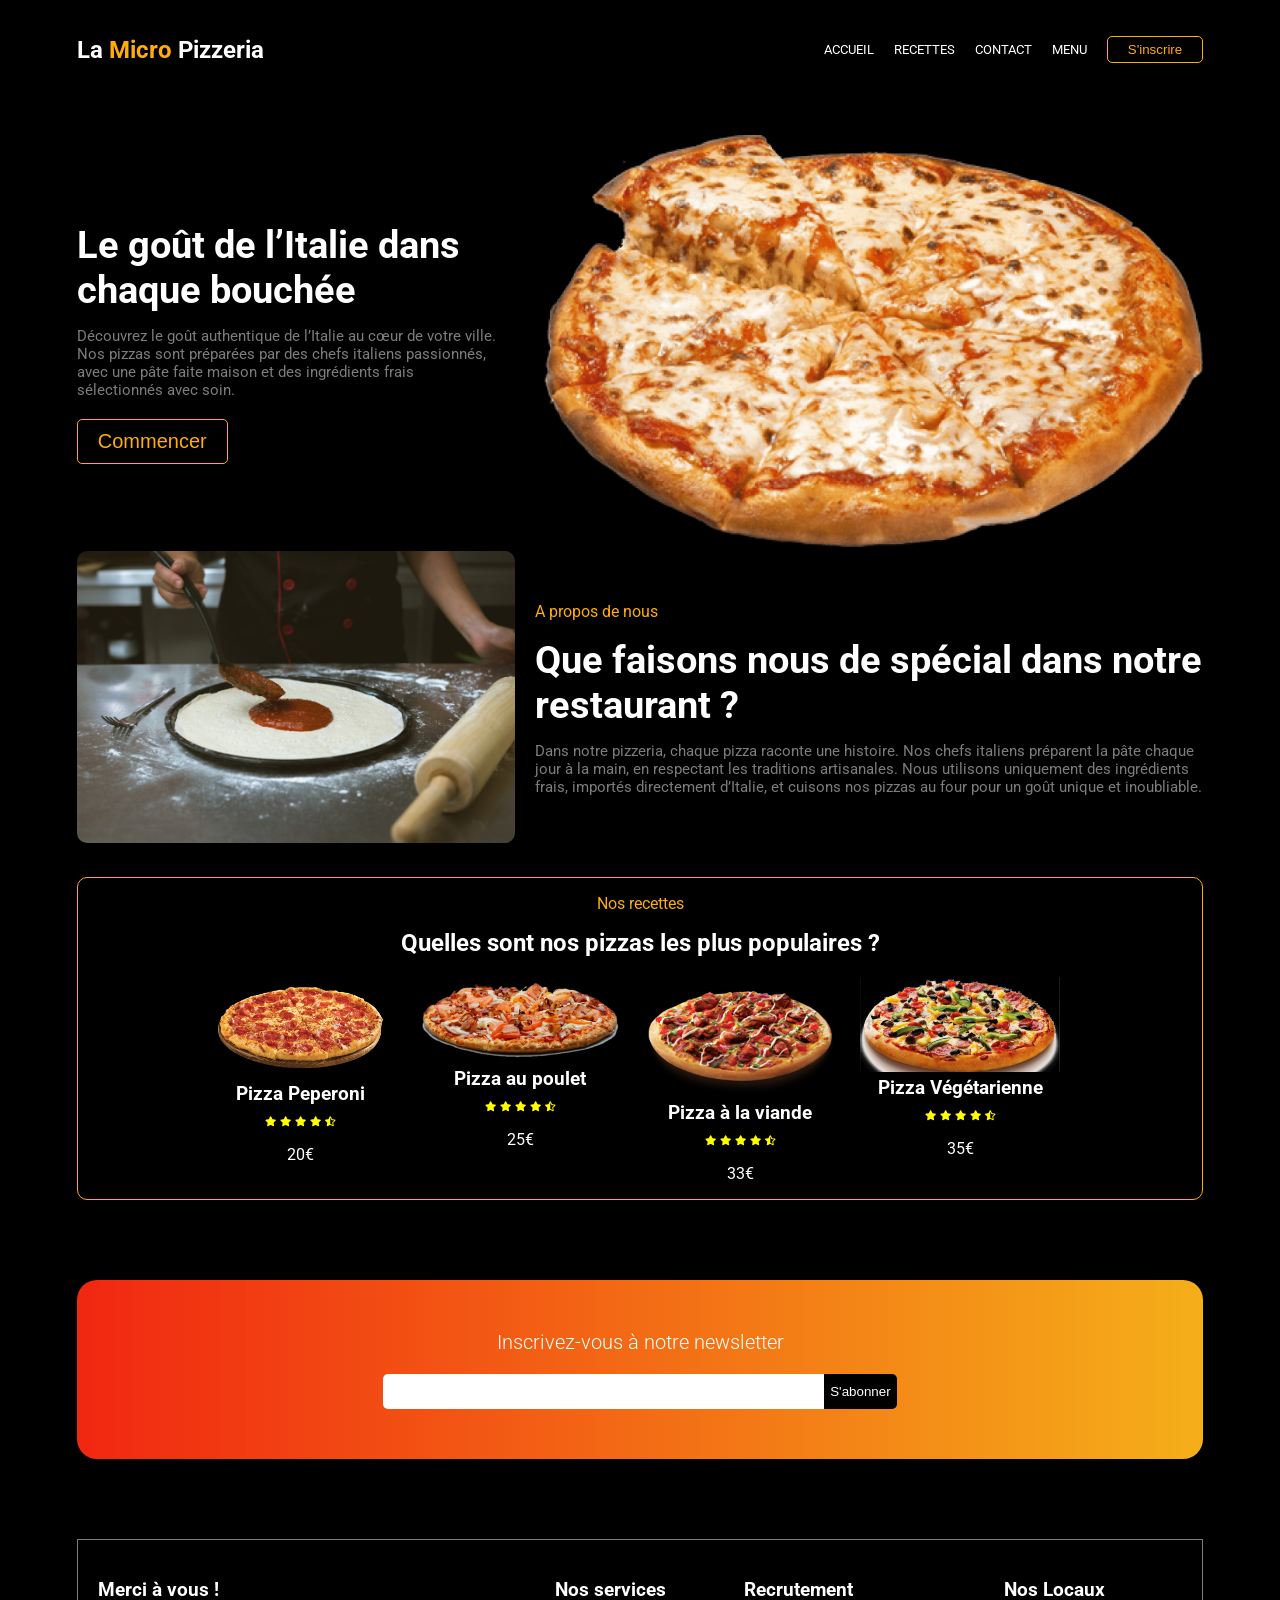
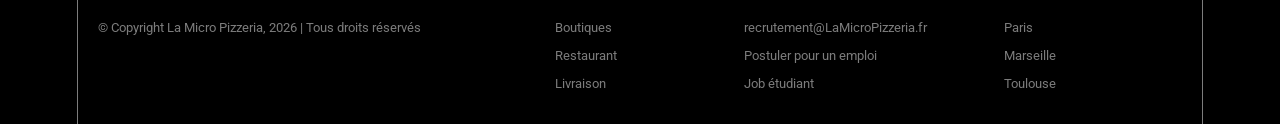
==== frontend/index.html @ 81d874d9 "ajout de la page d accueil" ====
<!DOCTYPE html>
<html lang="fr">
    <head>
        <meta charset="utf-8">
        <meta http-equiv="X-UA-Compatible" content="IE=edge">
        <title>La Micro Pizzeria</title>
        <meta name="description" content="">
        <meta name="viewport" content="width=device-width, initial-scale=1">
        <link rel="stylesheet" href="style.css">
        <link rel="stylesheet" href="https://pro.fontawesome.com/releases/v5.10.0/css/all.css">
    </head>
    <body>
        
        <nav id="nav" class="nav"> 
            <h1> La <span >Micro</span> Pizzeria</h1>
            <ul>
                <li id="label" onclick="mobile()"><i class="fas fa-bars"></i></li>
                <li>Accueil</li>
                <a href="#recipies"><li>Recettes</li></a>
                <a href="#newsletter"><li>Contact</li></a>
                <li>Menu</li>
                <button>S'inscrire</button>
            </ul>
        </nav>

        <header> 
            <div class="left">
                <h1>Le goût de l’Italie dans chaque bouchée</h1>
                <p class="description">
                    Découvrez le goût authentique de l’Italie au cœur de votre ville. 
                    Nos pizzas sont préparées par des chefs italiens passionnés, avec une pâte faite maison et des ingrédients frais sélectionnés avec soin.
                </p>
                <button>Commencer</button>
            </div>

            <div class="right">
                <img src="images/header.png" alt="header photo">
            </div>
        </header>

        <section class="presentation">
            <div class="left">
                <img src="images/making_pizza.jpg" alt="making a pizza">
            </div>
            <div class="right">
                <p class="mini-title">A propos de nous</p>
                <h1> Que faisons nous de spécial dans notre restaurant ?</h1>
                <p class="description">
                Dans notre pizzeria, chaque pizza raconte une histoire. 
                Nos chefs italiens préparent la pâte chaque jour à la main, en respectant les traditions artisanales. 
                Nous utilisons uniquement des ingrédients frais, importés directement d’Italie, et cuisons nos pizzas au four pour un goût unique et inoubliable.
                </p>
            </div>
        </section>

        <section id="recipies">
            <p class="mini-title">Nos recettes</p>
            <h2>Quelles sont nos pizzas les plus populaires ?</h2>
            <div class="cards">
                <div class="card">
                    <img src="images/peperoni.png" alt="recette">
                    <h3>Pizza Peperoni</h3>
                    <div class="rating-stars">
                        <i class="fas fa-star"></i>
                        <i class="fas fa-star"></i>
                        <i class="fas fa-star"></i>
                        <i class="fas fa-star"></i>
                        <i class="fas fa-star-half-alt"></i>
                    </div>
                    <p class="price">20€</p>
                </div>
                <div class="card">
                    <img src="images/chicken.png" alt="recette">
                    <h3>Pizza au poulet</h3>
                    <div class="rating-stars">
                        <i class="fas fa-star"></i>
                        <i class="fas fa-star"></i>
                        <i class="fas fa-star"></i>
                        <i class="fas fa-star"></i>
                        <i class="fas fa-star-half-alt"></i>
                    </div>
                    <p class="price">25€</p>
                </div>
                <div class="card">
                    <img src="images/beef.png" alt="recette">
                    <h3>Pizza à la viande</h3>
                    <div class="rating-stars">
                        <i class="fas fa-star"></i>
                        <i class="fas fa-star"></i>
                        <i class="fas fa-star"></i>
                        <i class="fas fa-star"></i>
                        <i class="fas fa-star-half-alt"></i>
                    </div>
                    <p class="price">33€</p>
                </div>
                <div class="card">
                    <img src="images/vegetarian.png" alt="recette">
                    <h3>Pizza Végétarienne</h3>
                    <div class="rating-stars">
                        <i class="fas fa-star"></i>
                        <i class="fas fa-star"></i>
                        <i class="fas fa-star"></i>
                        <i class="fas fa-star"></i>
                        <i class="fas fa-star-half-alt"></i>
                    </div>
                    <p class="price">35€</p>
                </div>
            </div>
        </section>

        <section id="newsletter">
            <h1> Inscrivez-vous à notre newsletter</h1>
            <form>
                <input type="text" />
                <button>S'abonner</button>
            </form>
        </section>

        <footer>
            <div class="column important">
                <h3>Merci à vous !</h3>
                <p>&copy; Copyright La Micro Pizzeria, 2026 | Tous droits réservés</p>
            </div>
            <div class="column">
                <h3>Nos services</h3>
                <p>Boutiques</p>
                <p>Restaurant</p>
                <p>Livraison</p>
            </div>
            <div class="column">
                <h3>Recrutement</h3>
                <p>recrutement@LaMicroPizzeria.fr</p>
                <p>Postuler pour un emploi</p>
                <p>Job étudiant</p>
            </div>
            <div class="column">
                <h3>Nos Locaux</h3>
                <p>Paris</p>
                <p>Marseille</p>
                <p>Toulouse</p>
            </div>
        </footer>

        <script>
            function mobile(){
                var x = document.getElementById('nav');
                if (x.className === "nav"){
                    x.className += ' responsive';
                }else{
                    x.className = 'nav';
                }
            }
        </script>

    </body>
</html>
---- frontend/style.css ----
@import url('https://fonts.googleapis.com/css2?family=Roboto:ital,wght@0,100..900;1,100..900&display=swap');

:root {
    --orange: #FFAC0C;
    --grey: rgb(124, 124, 124);
}

html {
    scroll-behavior: smooth;
}

body {
    font-family: "Roboto", sans-serif;
    margin:0;
    padding:20px 6% 0 6%;
    background-color:black;
    color:white;
}

h1 {
    font-size :3vw;
    margin:0;
}

.description {
    color: var(--grey);
    font-size : 15px;
}



.mini-title{
    color:var(--orange);
}

nav {
    display : flex;
    justify-content: space-between;
    align-items: center;
    position: sticky;
    top:0;
    z-index: 1;
    background-color: black;
}

nav h1 {
    font-size :1.5em;
}

nav h1 span{
    color: var(--orange)
}

nav ul {
    display: flex;
    align-items: center;
    list-style-type: none;
}

nav ul a{
    text-decoration : none;
    color:inherit;
}

nav ul #label{
    display: none;
}

nav ul li{
    margin-right: 20px;
    text-transform: uppercase;
    cursor: pointer;
    font-size:13px;
}

nav ul li:hover{
    color: var(--orange);
}

nav ul button{
    padding : 5px 20px;
    color: var(--orange);
    background-color: inherit;
    border : 1px solid var(--orange);
    border-radius:5px;
    cursor:pointer;
    transition: all 0.5s;
}

nav ul button:hover{
    background-color:var(--orange);
    color:white;

}


header {
    margin-top: 5%;
    display: grid;
    grid-template-columns: repeat(5, 1fr);
    grid-template-rows: 1fr;
    grid-column-gap:40px;
    grid-row-gap:0px;
    align-items: center;
    justify-content: center;
}

header .left {
    grid-area: 1 / 1 / 2 / 3;
}

header .left button{
    margin-top: 5px;
    padding: 10px 20px;
    background-color: inherit;
    color: var(--orange);
    border:1px solid var(--orange);
    font-size: 20px;
    cursor: pointer;
    border-radius: 5px ;
    transition: 0.5s;
}
header .left button:hover{
    background-color: var(--orange);
    color: white;
}

header .right {
    grid-area: 1 / 3 / 2 / 6;
}

header .right img{
    width: 100%;
}


.presentation {
    display: grid;
    grid-template-columns: repeat(5, 1fr);
    grid-template-rows: 1fr;
    grid-column-gap:20px;
    grid-row-gap:0px;
    align-items: center;
    justify-content: center;
}

.presentation .left {
    grid-area: 1 / 1 / 2 / 3;
}

.presentation .left img{
    width :100%;
    border-radius: 10px;
}

.presentation .right {
    grid-area: 1 / 3 / 2 / 6;
}


#recipies {
    margin-top: 30px;
    display: flex;
    flex-direction: column;
    justify-content: center;
    align-items: center;
    border : 1px solid var(--orange);
    border-radius: 10px;

}

#recipies h2{
    margin: 0;
}

#recipies .cards{
    display: flex;
    flex-wrap: wrap;
    margin-top: 20px;
}

#recipies .cards .card{
    margin-right: 20px;
    display: flex;
    flex-direction: column;
    align-items: center;
}

#recipies .cards .card h3{
   margin: 5px;
}

#recipies .cards .card .rating-stars i{
   color:yellow;
   font-size: 10px;
}

#recipies .cards .card img{
    width :200px;
    height: 160 px;
}


#newsletter {
    margin-top: 80px;
    background: linear-gradient(to right, #F12711, #f5af19);
    padding: 50px;
    border-radius: 20px;
    display: flex;
    flex-direction: column;
    align-items: center;
}

#newsletter h1 {
    font-size : 20px;
    font-weight: 300;
    margin-bottom: 20px;
}

#newsletter form {
    display: flex;
    width : 50%;
}

#newsletter form input{
    width : 100%;
    padding : 10px 20px;
    border :none;
    border-top-left-radius: 5px;
    border-bottom-left-radius: 5px;
    outline :none;
}

#newsletter form button {
    background-color: black;
    color : white;
    border : none;
    border-top-right-radius: 5px;
    border-bottom-right-radius: 5px;
    
}

footer {
    margin-top: 80px;
    display: flex;
    border : 1px solid var(--grey);
    padding : 20px;
    border-bottom:none ;
}

footer .column {
    flex-grow : 1;
    margin-right: 20px;
}

footer .column p {
    color: var(--grey);
    font-size: 13px;
    cursor: pointer;
}

footer .column p:hover{
    color: var(--orange);
}

footer .important {
    flex-grow : 2;
}































@media screen and (max-width: 640px){
    h1 {
        font-size: 24px;
    }
    nav ul li, 
    nav ul button {
        display : none;
    }
    nav ul #label{
        display: block;
    }
    nav.responsive{
        position: relative;
        display: block;
        padding-top: 10px ;
    }
    nav.responsive ul{
        padding :0;
    }
    nav.responsive ul li{
        display: block;
    }
    nav.responsive ul #label{
        position :absolute;
        right:0;
        top: 16px;
    }
    
    header, .presentation{
        margin-top:40px;
        display: block;
    }

    header .right, 
    .presentation .left{
        display: none;
    }

   #recipies{
    margin-top: 50px;
   }

   #recipies h2{
    font-size:20px;
    text-align: center;
   }

   #recipies .cards {
    justify-content: center;
   }

   #newsletter h1{
    text-align: center;
   }
   #newsletter form{
    width: 100%;
   }
}
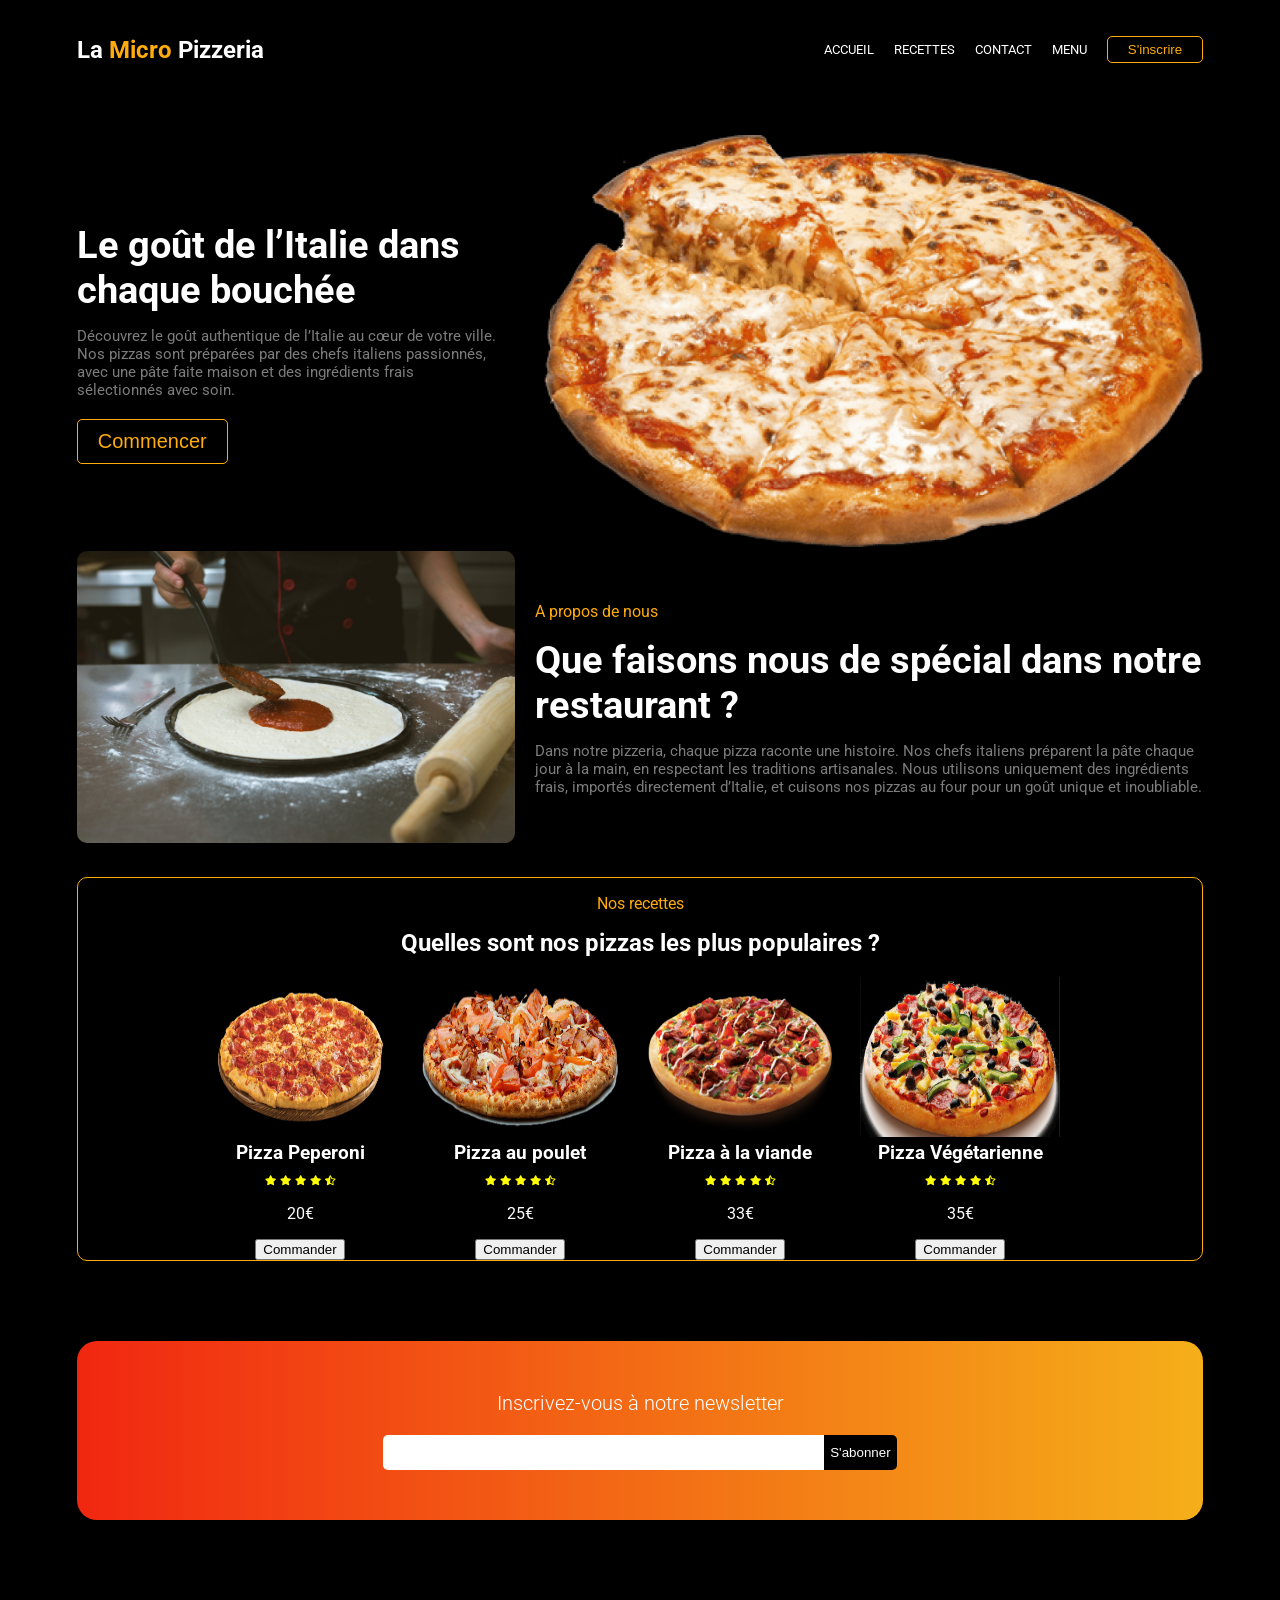
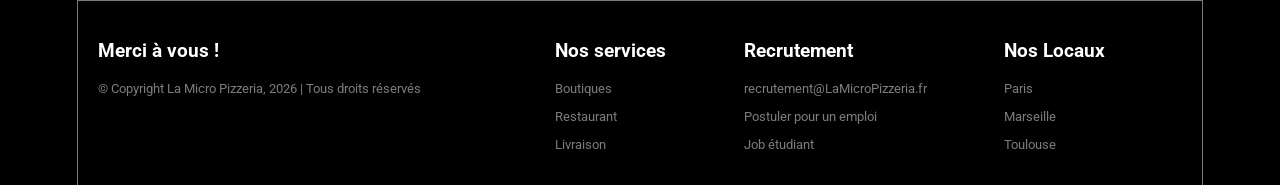
==== commit 330507ef: "Modification bouton commencer + style" ====
--- a/frontend/index.html
+++ b/frontend/index.html
@@ -30,7 +30,7 @@
                     Découvrez le goût authentique de l’Italie au cœur de votre ville. 
                     Nos pizzas sont préparées par des chefs italiens passionnés, avec une pâte faite maison et des ingrédients frais sélectionnés avec soin.
                 </p>
-                <button>Commencer</button>
+                <a href="#recipies"><button>Commencer</button></a>
             </div>
 
             <div class="right">
@@ -68,6 +68,7 @@
                         <i class="fas fa-star-half-alt"></i>
                     </div>
                     <p class="price">20€</p>
+                    <button class="order-btn">Commander</button>
                 </div>
                 <div class="card">
                     <img src="images/chicken.png" alt="recette">
@@ -80,6 +81,7 @@
                         <i class="fas fa-star-half-alt"></i>
                     </div>
                     <p class="price">25€</p>
+                    <button class="order-btn">Commander</button>
                 </div>
                 <div class="card">
                     <img src="images/beef.png" alt="recette">
@@ -92,6 +94,7 @@
                         <i class="fas fa-star-half-alt"></i>
                     </div>
                     <p class="price">33€</p>
+                    <button class="order-btn">Commander</button>
                 </div>
                 <div class="card">
                     <img src="images/vegetarian.png" alt="recette">
@@ -104,7 +107,9 @@
                         <i class="fas fa-star-half-alt"></i>
                     </div>
                     <p class="price">35€</p>
+                    <button class="order-btn">Commander</button>
                 </div>
+             
             </div>
         </section>
 
--- a/frontend/style.css
+++ b/frontend/style.css
@@ -197,7 +197,7 @@
 
 #recipies .cards .card img{
     width :200px;
-    height: 160 px;
+    height: 160px;
 }
 
 
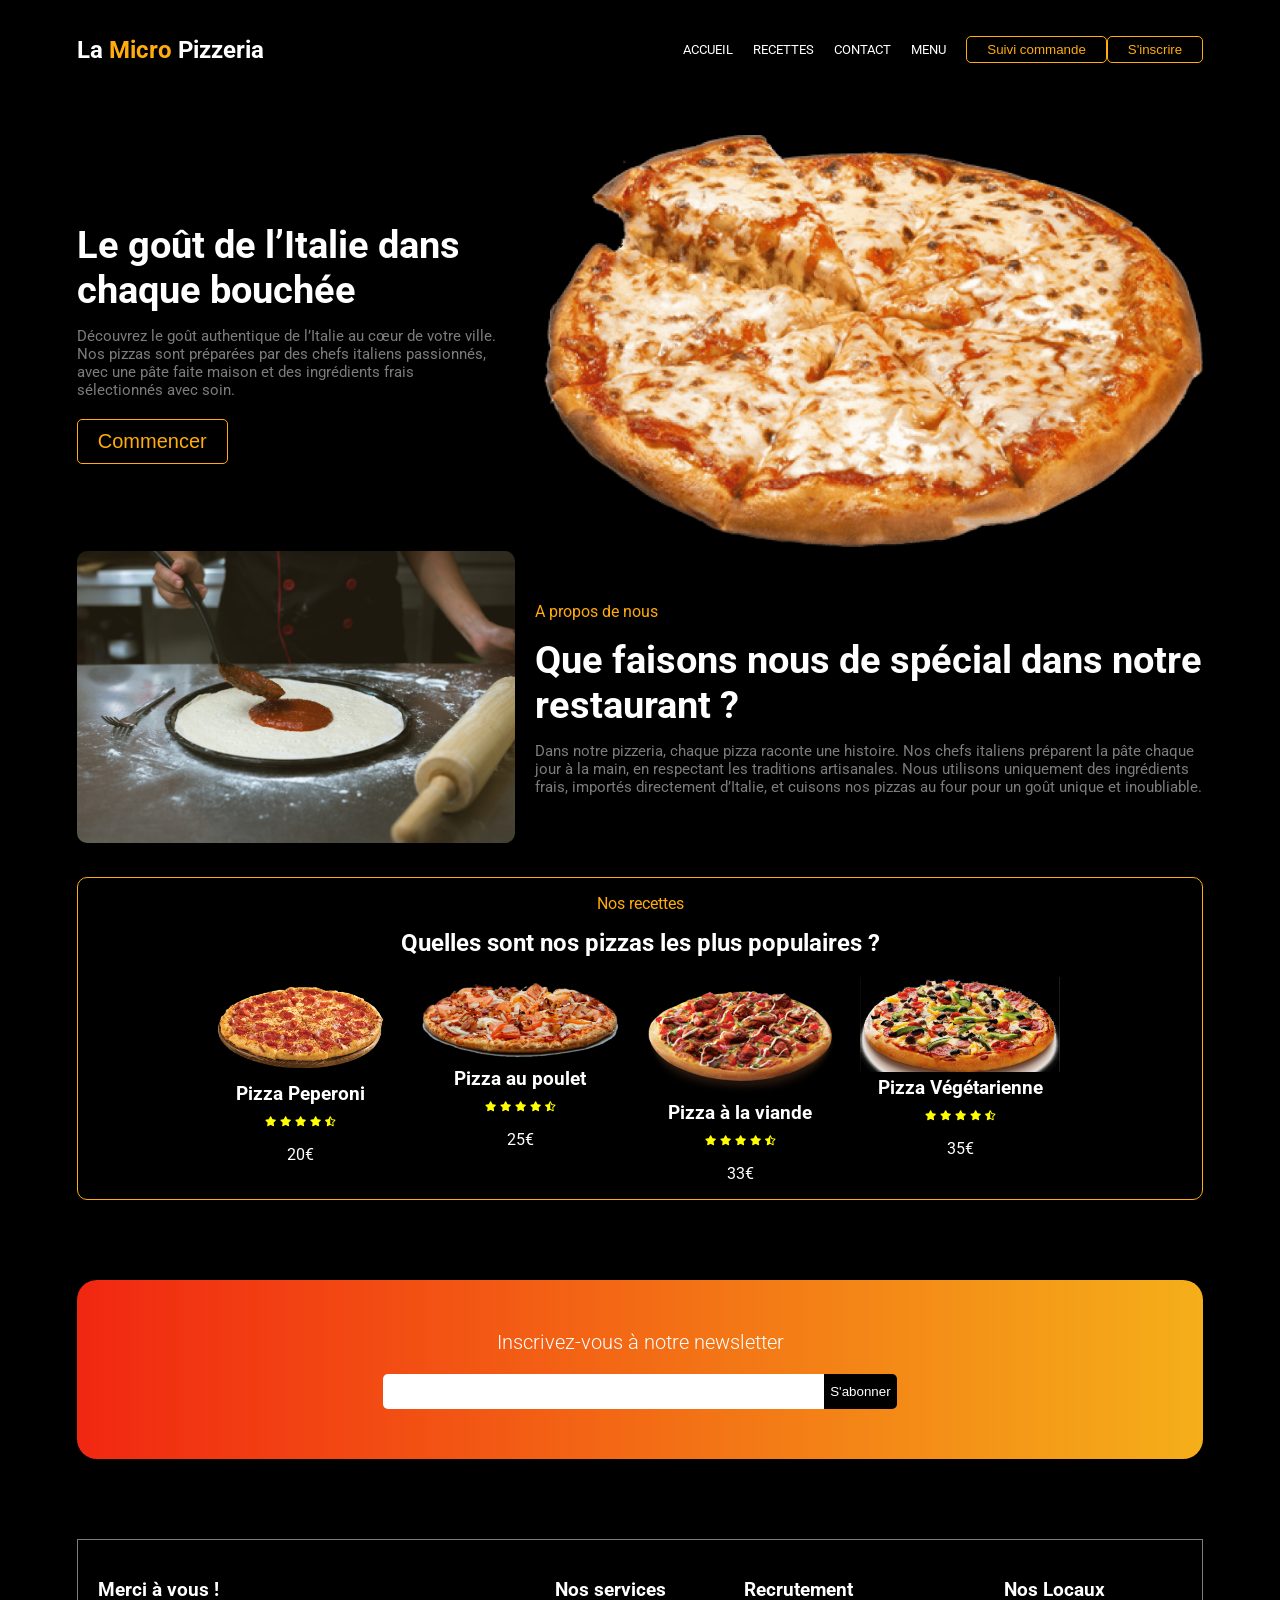
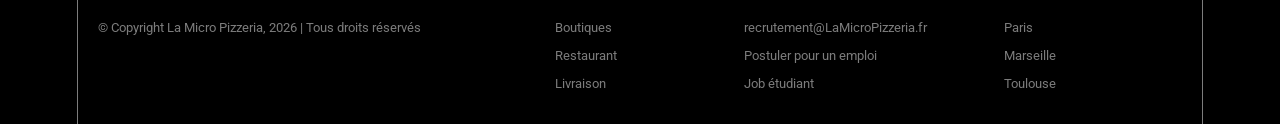
==== commit c232cf6b: "Ajout pages commande + panier + livraison" ====
--- a/frontend/index.html
+++ b/frontend/index.html
@@ -18,8 +18,9 @@
                 <li>Accueil</li>
                 <a href="#recipies"><li>Recettes</li></a>
                 <a href="#newsletter"><li>Contact</li></a>
-                <li>Menu</li>
-                <button>S'inscrire</button>
+                <a href="commande.html"><li>Menu</li></a>
+                <button type="button" id="track-order-btn">Suivi commande</button>
+                <a href="livraison.html"><button>S'inscrire</button></a>
             </ul>
         </nav>
 
@@ -30,7 +31,7 @@
                     Découvrez le goût authentique de l’Italie au cœur de votre ville. 
                     Nos pizzas sont préparées par des chefs italiens passionnés, avec une pâte faite maison et des ingrédients frais sélectionnés avec soin.
                 </p>
-                <a href="#recipies"><button>Commencer</button></a>
+                <a href="livraison.html"><button>Commencer</button></a>
             </div>
 
             <div class="right">
@@ -68,7 +69,6 @@
                         <i class="fas fa-star-half-alt"></i>
                     </div>
                     <p class="price">20€</p>
-                    <button class="order-btn">Commander</button>
                 </div>
                 <div class="card">
                     <img src="images/chicken.png" alt="recette">
@@ -81,7 +81,6 @@
                         <i class="fas fa-star-half-alt"></i>
                     </div>
                     <p class="price">25€</p>
-                    <button class="order-btn">Commander</button>
                 </div>
                 <div class="card">
                     <img src="images/beef.png" alt="recette">
@@ -94,7 +93,6 @@
                         <i class="fas fa-star-half-alt"></i>
                     </div>
                     <p class="price">33€</p>
-                    <button class="order-btn">Commander</button>
                 </div>
                 <div class="card">
                     <img src="images/vegetarian.png" alt="recette">
@@ -107,9 +105,7 @@
                         <i class="fas fa-star-half-alt"></i>
                     </div>
                     <p class="price">35€</p>
-                    <button class="order-btn">Commander</button>
                 </div>
-             
             </div>
         </section>
 
@@ -147,6 +143,19 @@
         </footer>
 
         <script>
+            const ORDER_STATUS_KEY = "microPizzeriaOrderStatus";
+            const ORDER_CONFIRMED_AT_KEY = "microPizzeriaOrderConfirmedAt";
+
+            function getOrderStatus() {
+                const status = localStorage.getItem(ORDER_STATUS_KEY);
+                const confirmedAt = Number(localStorage.getItem(ORDER_CONFIRMED_AT_KEY) || 0);
+                if (status === "en_cours" && confirmedAt > 0 && Date.now() - confirmedAt > 60000) {
+                    localStorage.setItem(ORDER_STATUS_KEY, "livree");
+                    return "livree";
+                }
+                return status || "en_cours";
+            }
+
             function mobile(){
                 var x = document.getElementById('nav');
                 if (x.className === "nav"){
@@ -155,6 +164,11 @@
                     x.className = 'nav';
                 }
             }
+
+            document.getElementById("track-order-btn").addEventListener("click", function () {
+                const status = getOrderStatus();
+                alert(status === "livree" ? "Commande livree." : "Commande en cours.");
+            });
         </script>
 
     </body>
--- a/frontend/style.css
+++ b/frontend/style.css
@@ -3,6 +3,235 @@
 :root {
     --orange: #FFAC0C;
     --grey: rgb(124, 124, 124);
+}
+
+/* Page commande */
+.order-header {
+    position: sticky;
+    top: 0;
+    z-index: 2;
+    display: flex;
+    align-items: center;
+    justify-content: flex-start;
+    padding: 15px 0;
+    background-color: black;
+}
+
+.order-header h1 {
+    font-size: 1.7em;
+}
+
+.order-header h1 span {
+    color: var(--orange);
+}
+
+.order-page {
+    margin: 20px 0 60px;
+    display: flex;
+    flex-direction: column;
+    gap: 30px;
+}
+
+.order-section {
+    border: 1px solid rgba(255, 172, 12, 0.55);
+    border-radius: 12px;
+    padding: 24px;
+}
+
+.order-section h2 {
+    margin: 0 0 20px;
+    font-size: 2em;
+}
+
+.order-grid {
+    display: grid;
+    grid-template-columns: repeat(auto-fit, minmax(240px, 1fr));
+    gap: 18px;
+}
+
+.order-card {
+    background-color: #131313;
+    border: 1px solid #1f1f1f;
+    border-radius: 10px;
+    padding: 14px;
+    display: flex;
+    flex-direction: column;
+}
+
+.order-card img {
+    width: 100%;
+    height: 160px;
+    object-fit: cover;
+    border-radius: 8px;
+    margin-bottom: 10px;
+}
+
+.order-card h3 {
+    margin: 0 0 8px;
+}
+
+.order-card .price {
+    margin: 8px 0 12px;
+    color: var(--orange);
+    font-weight: 700;
+}
+
+.quantity-row {
+    margin-top: auto;
+    display: flex;
+    gap: 8px;
+}
+
+.quantity-row input {
+    width: 78px;
+    padding: 8px;
+    border: 1px solid #333;
+    background-color: #0e0e0e;
+    color: white;
+    border-radius: 6px;
+}
+
+.quantity-row button,
+.order-submit button {
+    padding: 10px 14px;
+    background-color: inherit;
+    color: var(--orange);
+    border: 1px solid var(--orange);
+    border-radius: 6px;
+    cursor: pointer;
+    transition: all 0.35s;
+}
+
+.quantity-row button:hover,
+.order-submit button:hover {
+    background-color: var(--orange);
+    color: white;
+}
+
+.order-submit {
+    display: flex;
+    justify-content: center;
+}
+
+.order-submit button {
+    font-size: 1rem;
+    padding: 12px 26px;
+}
+
+.page-tools {
+    margin: 14px 0 4px;
+    display: flex;
+    gap: 10px;
+    flex-wrap: wrap;
+}
+
+.page-tools button {
+    padding: 8px 12px;
+    background-color: inherit;
+    color: var(--orange);
+    border: 1px solid var(--orange);
+    border-radius: 6px;
+    cursor: pointer;
+    transition: all 0.35s;
+}
+
+.page-tools button:hover {
+    background-color: var(--orange);
+    color: white;
+}
+
+.item-status {
+    min-height: 18px;
+    margin: 10px 0 0;
+    font-size: 0.9rem;
+    color: var(--orange);
+}
+
+.summary-page {
+    margin: 20px 0 60px;
+    display: flex;
+    justify-content: center;
+}
+
+.summary-card {
+    width: min(900px, 100%);
+    border: 1px solid rgba(255, 172, 12, 0.55);
+    border-radius: 12px;
+    padding: 24px;
+    background-color: #0f0f0f;
+}
+
+.summary-card h2 {
+    margin-top: 0;
+}
+
+.summary-table {
+    width: 100%;
+    border-collapse: collapse;
+    margin-top: 15px;
+}
+
+.summary-table th,
+.summary-table td {
+    border-bottom: 1px solid #2c2c2c;
+    padding: 10px;
+    text-align: left;
+}
+
+.summary-table th {
+    color: var(--orange);
+}
+
+.summary-total {
+    margin-top: 16px;
+    font-size: 1.1rem;
+    font-weight: 700;
+    color: var(--orange);
+}
+
+.summary-actions {
+    margin-top: 20px;
+    display: flex;
+    gap: 10px;
+    flex-wrap: wrap;
+}
+
+.summary-actions button,
+.delivery-form button {
+    padding: 10px 14px;
+    background-color: inherit;
+    color: var(--orange);
+    border: 1px solid var(--orange);
+    border-radius: 6px;
+    cursor: pointer;
+    transition: all 0.35s;
+}
+
+.summary-actions button:hover,
+.delivery-form button:hover {
+    background-color: var(--orange);
+    color: white;
+}
+
+.delivery-form {
+    margin-top: 20px;
+    display: grid;
+    gap: 12px;
+}
+
+.delivery-form label {
+    display: flex;
+    flex-direction: column;
+    gap: 6px;
+    color: #f4f4f4;
+}
+
+.delivery-form input {
+    padding: 10px;
+    border: 1px solid #333;
+    border-radius: 6px;
+    background-color: #111;
+    color: #fff;
 }
 
 html {
@@ -197,7 +426,7 @@
 
 #recipies .cards .card img{
     width :200px;
-    height: 160px;
+    height: 160 px;
 }
 
 
@@ -354,4 +583,38 @@
    #newsletter form{
     width: 100%;
    }
+
+   .order-header h1 {
+    font-size: 1.3em;
+   }
+
+   .order-section {
+    padding: 18px;
+   }
+
+   .order-section h2 {
+    font-size: 1.5em;
+   }
+
+   .quantity-row {
+    flex-direction: column;
+   }
+
+   .quantity-row input,
+   .quantity-row button {
+    width: 100%;
+   }
+
+   .summary-table {
+    display: block;
+    overflow-x: auto;
+   }
+
+   .summary-actions {
+    flex-direction: column;
+   }
+
+   .page-tools {
+    flex-direction: column;
+   }
 }
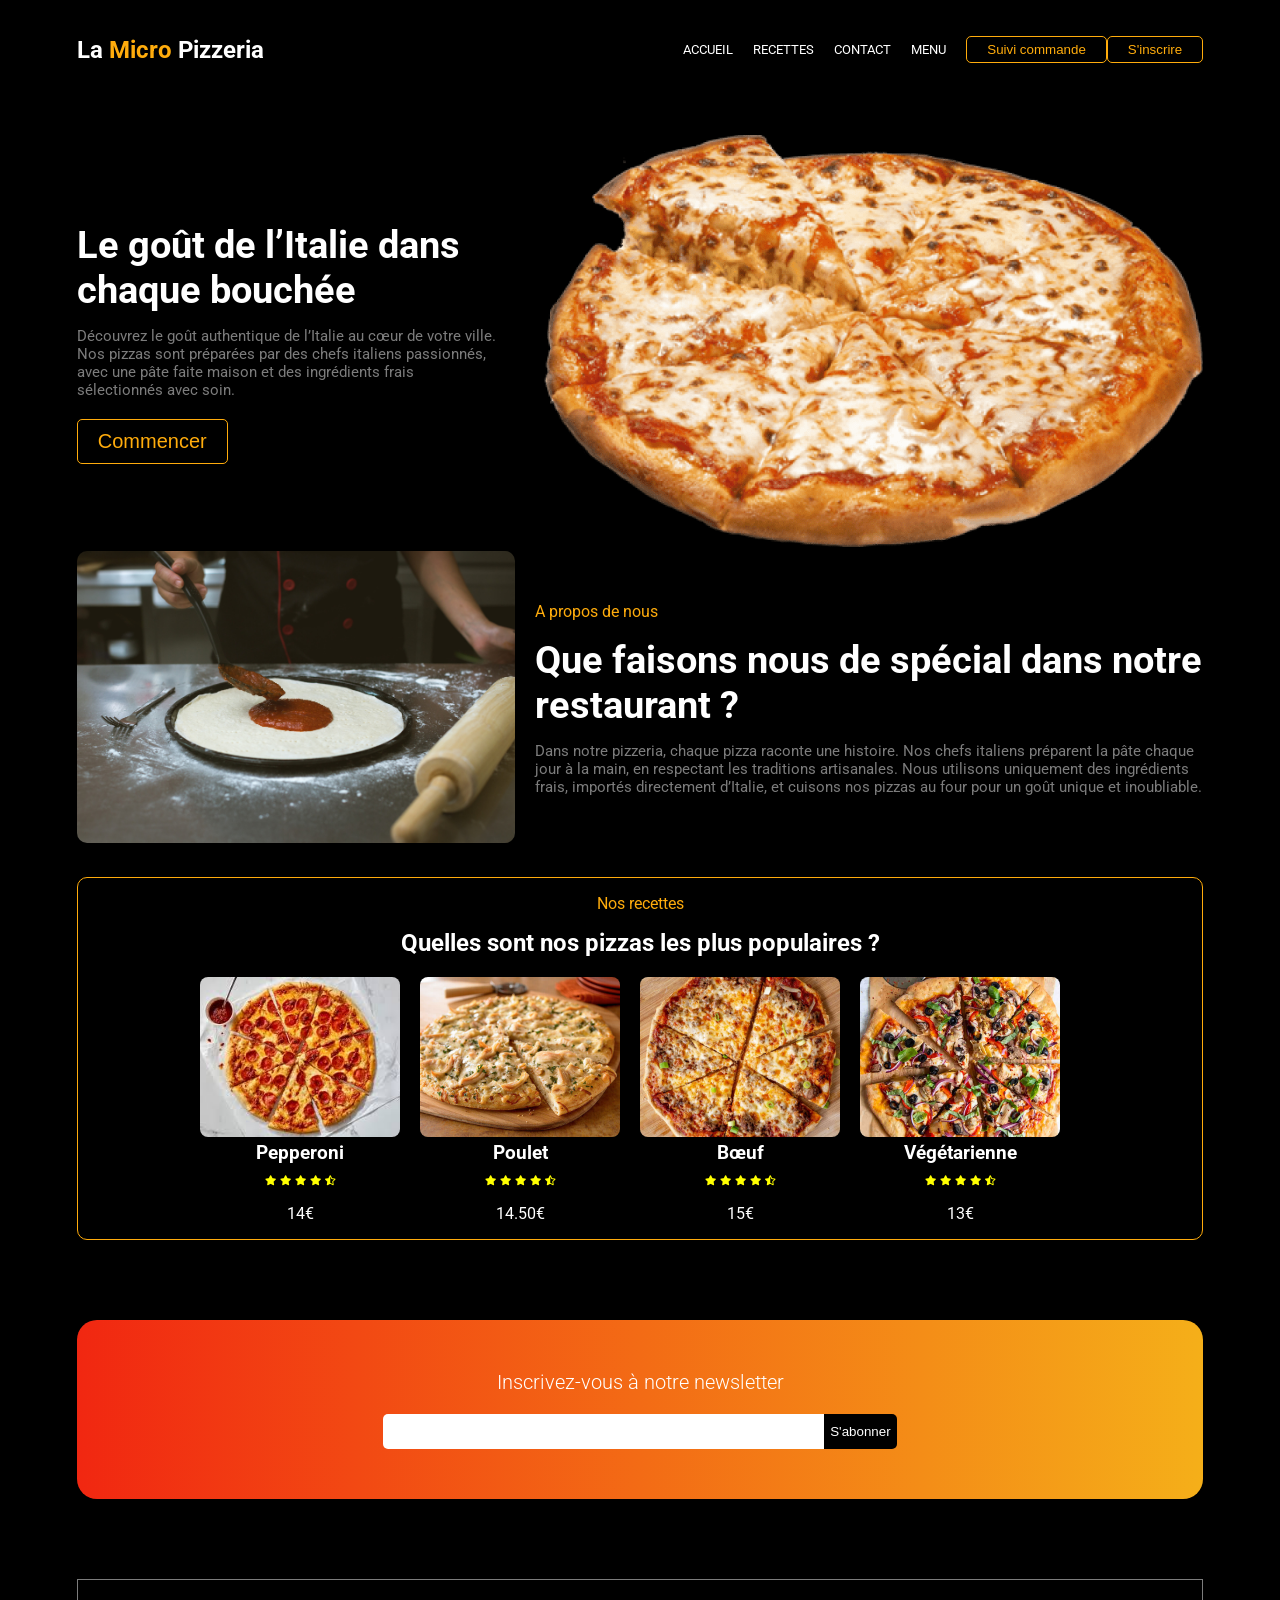
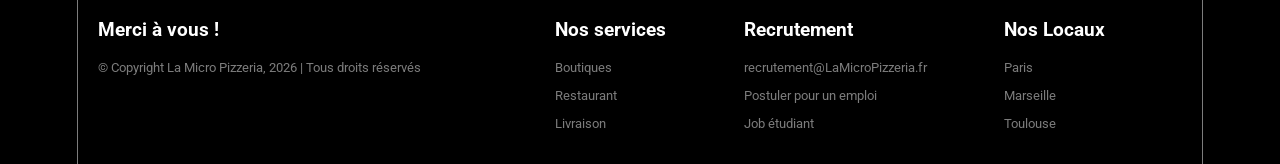
==== commit c1c34ccb: "rajout de dockerfile et des fichiers k8s pour le frontend. Rajout de page de login/sign up et modifi" ====
--- a/frontend/index.html
+++ b/frontend/index.html
@@ -20,7 +20,7 @@
                 <a href="#newsletter"><li>Contact</li></a>
                 <a href="commande.html"><li>Menu</li></a>
                 <button type="button" id="track-order-btn">Suivi commande</button>
-                <a href="livraison.html"><button>S'inscrire</button></a>
+                <a href="auth.html"><button>S'inscrire</button></a>
             </ul>
         </nav>
 
@@ -31,7 +31,7 @@
                     Découvrez le goût authentique de l’Italie au cœur de votre ville. 
                     Nos pizzas sont préparées par des chefs italiens passionnés, avec une pâte faite maison et des ingrédients frais sélectionnés avec soin.
                 </p>
-                <a href="livraison.html"><button>Commencer</button></a>
+                <a href="auth.html"><button>Commencer</button></a>
             </div>
 
             <div class="right">
@@ -59,8 +59,8 @@
             <h2>Quelles sont nos pizzas les plus populaires ?</h2>
             <div class="cards">
                 <div class="card">
-                    <img src="images/peperoni.png" alt="recette">
-                    <h3>Pizza Peperoni</h3>
+                    <img src="images/menu_items/pizza_peperoni.jpeg" alt="Pizza Pepperoni">
+                    <h3>Pepperoni</h3>
                     <div class="rating-stars">
                         <i class="fas fa-star"></i>
                         <i class="fas fa-star"></i>
@@ -68,11 +68,11 @@
                         <i class="fas fa-star"></i>
                         <i class="fas fa-star-half-alt"></i>
                     </div>
-                    <p class="price">20€</p>
+                    <p class="price">14€</p>
                 </div>
                 <div class="card">
-                    <img src="images/chicken.png" alt="recette">
-                    <h3>Pizza au poulet</h3>
+                    <img src="images/menu_items/pizza_chicken.jpg" alt="Pizza Poulet">
+                    <h3>Poulet</h3>
                     <div class="rating-stars">
                         <i class="fas fa-star"></i>
                         <i class="fas fa-star"></i>
@@ -80,11 +80,11 @@
                         <i class="fas fa-star"></i>
                         <i class="fas fa-star-half-alt"></i>
                     </div>
-                    <p class="price">25€</p>
+                    <p class="price">14.50€</p>
                 </div>
                 <div class="card">
-                    <img src="images/beef.png" alt="recette">
-                    <h3>Pizza à la viande</h3>
+                    <img src="images/menu_items/pizza_beef.jpg" alt="Pizza Bœuf">
+                    <h3>Bœuf</h3>
                     <div class="rating-stars">
                         <i class="fas fa-star"></i>
                         <i class="fas fa-star"></i>
@@ -92,11 +92,11 @@
                         <i class="fas fa-star"></i>
                         <i class="fas fa-star-half-alt"></i>
                     </div>
-                    <p class="price">33€</p>
+                    <p class="price">15€</p>
                 </div>
                 <div class="card">
-                    <img src="images/vegetarian.png" alt="recette">
-                    <h3>Pizza Végétarienne</h3>
+                    <img src="images/menu_items/pizza_vegetarian.jpg" alt="Pizza Végétarienne">
+                    <h3>Végétarienne</h3>
                     <div class="rating-stars">
                         <i class="fas fa-star"></i>
                         <i class="fas fa-star"></i>
@@ -104,7 +104,7 @@
                         <i class="fas fa-star"></i>
                         <i class="fas fa-star-half-alt"></i>
                     </div>
-                    <p class="price">35€</p>
+                    <p class="price">13€</p>
                 </div>
             </div>
         </section>
@@ -166,6 +166,10 @@
             }
 
             document.getElementById("track-order-btn").addEventListener("click", function () {
+                if (!localStorage.getItem('microPizzeriaToken')) {
+                    window.location.href = 'auth.html';
+                    return;
+                }
                 const status = getOrderStatus();
                 alert(status === "livree" ? "Commande livree." : "Commande en cours.");
             });
--- a/frontend/style.css
+++ b/frontend/style.css
@@ -425,8 +425,10 @@
 }
 
 #recipies .cards .card img{
-    width :200px;
-    height: 160 px;
+    width: 200px;
+    height: 160px;
+    object-fit: cover;
+    border-radius: 8px;
 }
 
 
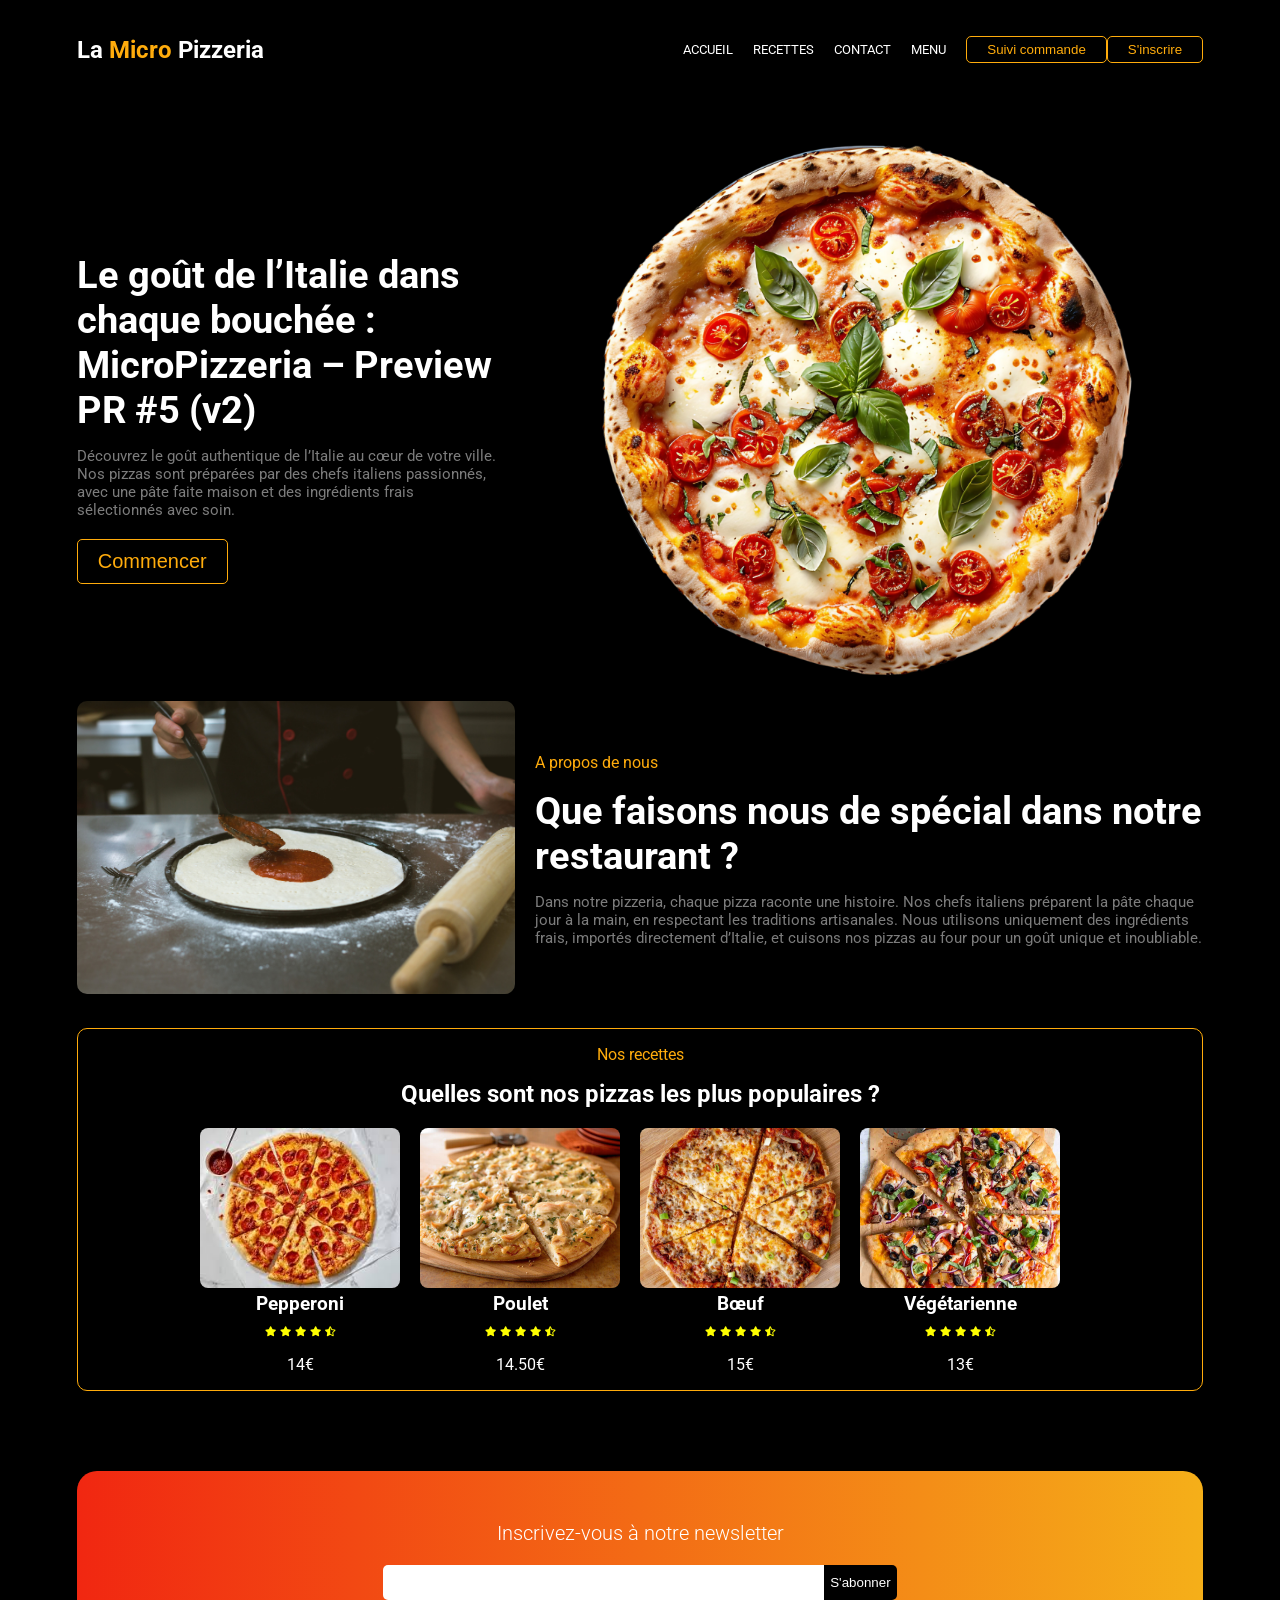
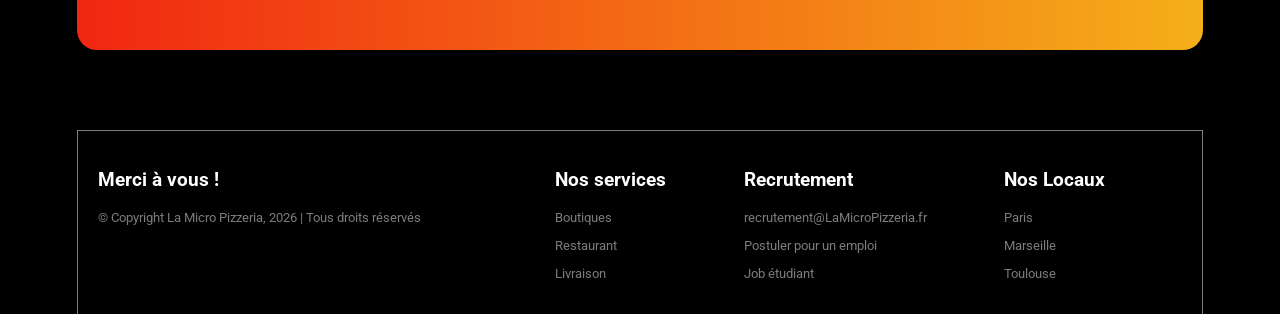
==== commit 0c90bebf: "feat(frontend): show preview version in title" ====
--- a/frontend/index.html
+++ b/frontend/index.html
@@ -26,7 +26,7 @@
 
         <header> 
             <div class="left">
-                <h1>Le goût de l’Italie dans chaque bouchée</h1>
+                <h1>Le goût de l’Italie dans chaque bouchée : MicroPizzeria – Preview PR #5 (v2)</h1>
                 <p class="description">
                     Découvrez le goût authentique de l’Italie au cœur de votre ville. 
                     Nos pizzas sont préparées par des chefs italiens passionnés, avec une pâte faite maison et des ingrédients frais sélectionnés avec soin.
--- a/frontend/style.css
+++ b/frontend/style.css
@@ -9,12 +9,162 @@
 .order-header {
     position: sticky;
     top: 0;
-    z-index: 2;
-    display: flex;
-    align-items: center;
-    justify-content: flex-start;
+    z-index: 10;
+    display: flex;
+    align-items: center;
+    justify-content: space-between;
     padding: 15px 0;
+    margin-top: 0;
     background-color: black;
+}
+
+/* Profile icon + dropdown */
+.profile-menu-wrapper {
+    position: relative;
+}
+
+.profile-icon-btn {
+    width: 40px;
+    height: 40px;
+    border-radius: 50%;
+    border: 1.5px solid var(--orange);
+    background: transparent;
+    color: var(--orange);
+    cursor: pointer;
+    display: flex;
+    align-items: center;
+    justify-content: center;
+    transition: background 0.2s, color 0.2s;
+    flex-shrink: 0;
+}
+
+.profile-icon-btn:hover {
+    background: var(--orange);
+    color: #111;
+}
+
+.profile-dropdown {
+    position: absolute;
+    top: calc(100% + 10px);
+    right: 0;
+    background: #111;
+    border: 1px solid rgba(255,172,12,0.45);
+    border-radius: 10px;
+    overflow: hidden;
+    min-width: 210px;
+    z-index: 50;
+    box-shadow: 0 8px 24px rgba(0,0,0,0.6);
+}
+
+.profile-dropdown button {
+    width: 100%;
+    padding: 12px 16px;
+    background: transparent;
+    border: none;
+    color: white;
+    font-size: 0.9rem;
+    cursor: pointer;
+    display: flex;
+    align-items: center;
+    gap: 10px;
+    transition: background 0.2s, color 0.2s;
+    text-align: left;
+}
+
+.profile-dropdown button:hover {
+    background: rgba(255,172,12,0.12);
+    color: var(--orange);
+}
+
+.dropdown-logout {
+    color: #ff4d4d !important;
+}
+
+.dropdown-logout:hover {
+    background: rgba(255,77,77,0.12) !important;
+    color: #ff4d4d !important;
+}
+
+.dropdown-divider {
+    border: none;
+    border-top: 1px solid #222;
+    margin: 0;
+}
+
+/* Profile modal */
+.modal-overlay {
+    position: fixed;
+    inset: 0;
+    background: rgba(0,0,0,0.8);
+    z-index: 100;
+    display: flex;
+    align-items: center;
+    justify-content: center;
+}
+
+.profile-card {
+    background: #0f0f0f;
+    border: 1px solid rgba(255,172,12,0.55);
+    border-radius: 12px;
+    padding: 28px;
+    width: min(440px, 90vw);
+}
+
+.profile-row {
+    display: flex;
+    justify-content: space-between;
+    border-bottom: 1px solid #1f1f1f;
+    padding: 10px 0;
+    font-size: 0.95rem;
+}
+
+.profile-label {
+    color: var(--orange);
+    font-weight: 600;
+}
+
+.profile-actions {
+    display: flex;
+    gap: 10px;
+    margin-top: 20px;
+    flex-wrap: wrap;
+}
+
+.profile-actions button {
+    padding: 9px 18px;
+    background: transparent;
+    color: var(--orange);
+    border: 1px solid var(--orange);
+    border-radius: 6px;
+    cursor: pointer;
+    transition: all 0.3s;
+}
+
+.profile-actions button:hover {
+    background: var(--orange);
+    color: white;
+}
+
+.profile-field-label {
+    display: flex;
+    flex-direction: column;
+    gap: 6px;
+    font-size: 0.9rem;
+    color: var(--orange);
+}
+
+.profile-field-label input {
+    padding: 9px 12px;
+    background: #111;
+    border: 1px solid #333;
+    border-radius: 6px;
+    color: white;
+    font-size: 1rem;
+    outline: none;
+}
+
+.profile-field-label input:focus {
+    border-color: var(--orange);
 }
 
 .order-header h1 {
@@ -79,19 +229,71 @@
 .quantity-row {
     margin-top: auto;
     display: flex;
-    gap: 8px;
-}
-
-.quantity-row input {
-    width: 78px;
+    width: 100%;  
+    align-items: center; 
+    border: 1.5px solid var(--orange);
+    border-radius: 999px;
+    overflow: hidden;
+    background: #111;
+    height: 42px; 
+    margin-bottom: 10px; 
+}
+
+.qty-btn {
+    width: 42px;
+    height: 42px;
+    background: transparent;
+    color: var(--orange);
+    border: none;
+    font-size: 1.5rem;
+    font-weight: 300;
+    cursor: pointer;
+    transition: background 0.2s, color 0.2s;
+    display: flex;
+    align-items: center;
+    justify-content: center;
+    flex-shrink: 0;
+    line-height: 1; 
+}
+
+.qty-btn:hover {
+    background: var(--orange);
+    color: #111;
+}
+
+.qty-value {
+    flex: 1;   
+    min-width: 44px;
+    text-align: center;
+    font-size: 1rem;
+    font-weight: 700;
+    color: white;
+    border-left: 1px solid rgba(255,172,12,0.3);
+    border-right: 1px solid rgba(255,172,12,0.3);
+    display: flex;
+    align-items: center;
+    justify-content: center;
+    user-select: none;
+}
+
+.remove-item-btn {
+    margin-top: 0;
+    width: 100%;
     padding: 8px;
-    border: 1px solid #333;
-    background-color: #0e0e0e;
+    background: transparent;
+    color: #ff4d4d;
+    border: 1px solid #ff4d4d;
+    border-radius: 6px;
+    cursor: pointer;
+    font-size: 0.85rem;
+    transition: all 0.3s;
+}
+
+.remove-item-btn:hover {
+    background: #ff4d4d;
     color: white;
-    border-radius: 6px;
-}
-
-.quantity-row button,
+}
+
 .order-submit button {
     padding: 10px 14px;
     background-color: inherit;
@@ -102,7 +304,6 @@
     transition: all 0.35s;
 }
 
-.quantity-row button:hover,
 .order-submit button:hover {
     background-color: var(--orange);
     color: white;
@@ -145,6 +346,83 @@
     margin: 10px 0 0;
     font-size: 0.9rem;
     color: var(--orange);
+}
+
+/* Order history modal */
+.orders-modal-card {
+    background: #0f0f0f;
+    border: 1px solid rgba(255,172,12,0.55);
+    border-radius: 12px;
+    padding: 28px;
+    width: min(640px, 100%);
+    margin: auto;
+}
+
+.order-history-card {
+    border: 1px solid #1f1f1f;
+    border-radius: 10px;
+    padding: 16px;
+    margin-bottom: 14px;
+    background: #131313;
+}
+
+.order-history-header {
+    display: flex;
+    justify-content: space-between;
+    align-items: center;
+    margin-bottom: 6px;
+}
+
+.order-history-id {
+    font-weight: 700;
+    font-size: 1rem;
+}
+
+.order-history-badge {
+    font-size: 0.8rem;
+    font-weight: 600;
+    border: 1px solid;
+    border-radius: 999px;
+    padding: 2px 10px;
+}
+
+.order-history-date {
+    margin: 0 0 10px;
+    font-size: 0.85rem;
+    color: var(--grey);
+}
+
+.order-history-items {
+    margin: 0 0 10px;
+    padding-left: 18px;
+    font-size: 0.9rem;
+    color: #ddd;
+    line-height: 1.7;
+}
+
+.order-history-total {
+    margin: 12px 0 0;
+    font-weight: 700;
+    color: var(--orange);
+    font-size: 0.95rem;
+}
+
+.order-history-table {
+    width: 100%;
+    border-collapse: collapse;
+    font-size: 0.9rem;
+}
+
+.order-history-table th,
+.order-history-table td {
+    padding: 8px 6px;
+    border-bottom: 1px solid #2a2a2a;
+}
+
+.order-history-table th {
+    color: var(--orange);
+    font-weight: 600;
+    text-align: left;
 }
 
 .summary-page {
@@ -356,10 +634,13 @@
 
 header .right {
     grid-area: 1 / 3 / 2 / 6;
+    display: flex;
+    justify-content: center;
 }
 
 header .right img{
-    width: 100%;
+    width: 85%;
+    margin-bottom: 5px;
 }
 
 
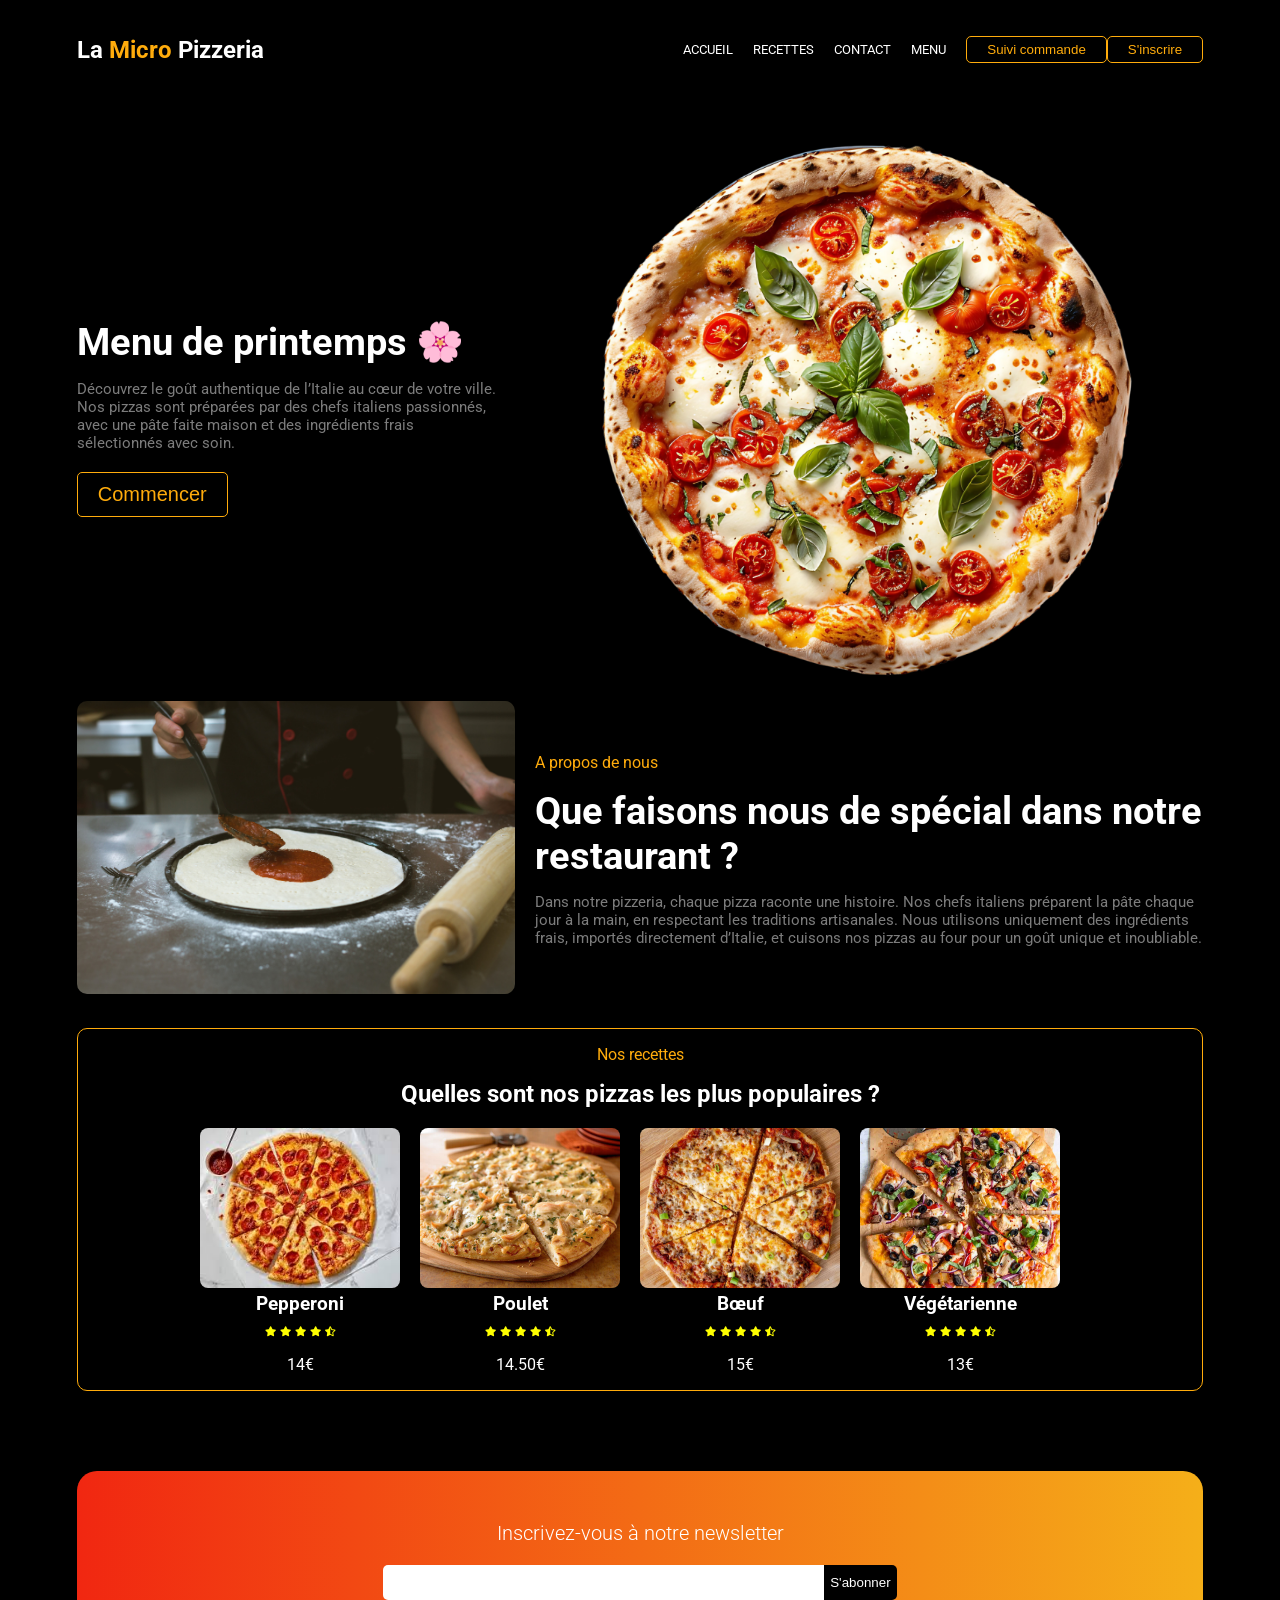
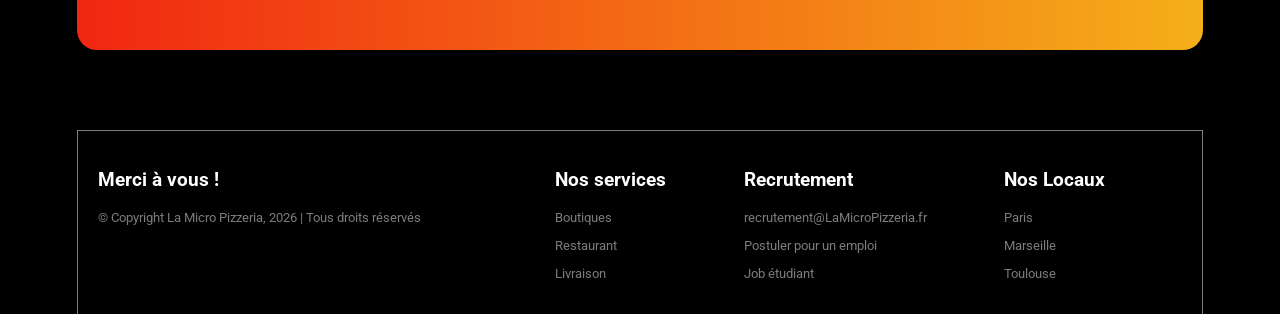
==== commit e65db807: "demo: spring menu title" ====
--- a/frontend/index.html
+++ b/frontend/index.html
@@ -26,7 +26,7 @@
 
         <header> 
             <div class="left">
-                <h1>Le goût de l’Italie dans chaque bouchée : MicroPizzeria – Preview PR #5 (v2)</h1>
+                <h1>Menu de printemps 🌸</h1>
                 <p class="description">
                     Découvrez le goût authentique de l’Italie au cœur de votre ville. 
                     Nos pizzas sont préparées par des chefs italiens passionnés, avec une pâte faite maison et des ingrédients frais sélectionnés avec soin.
